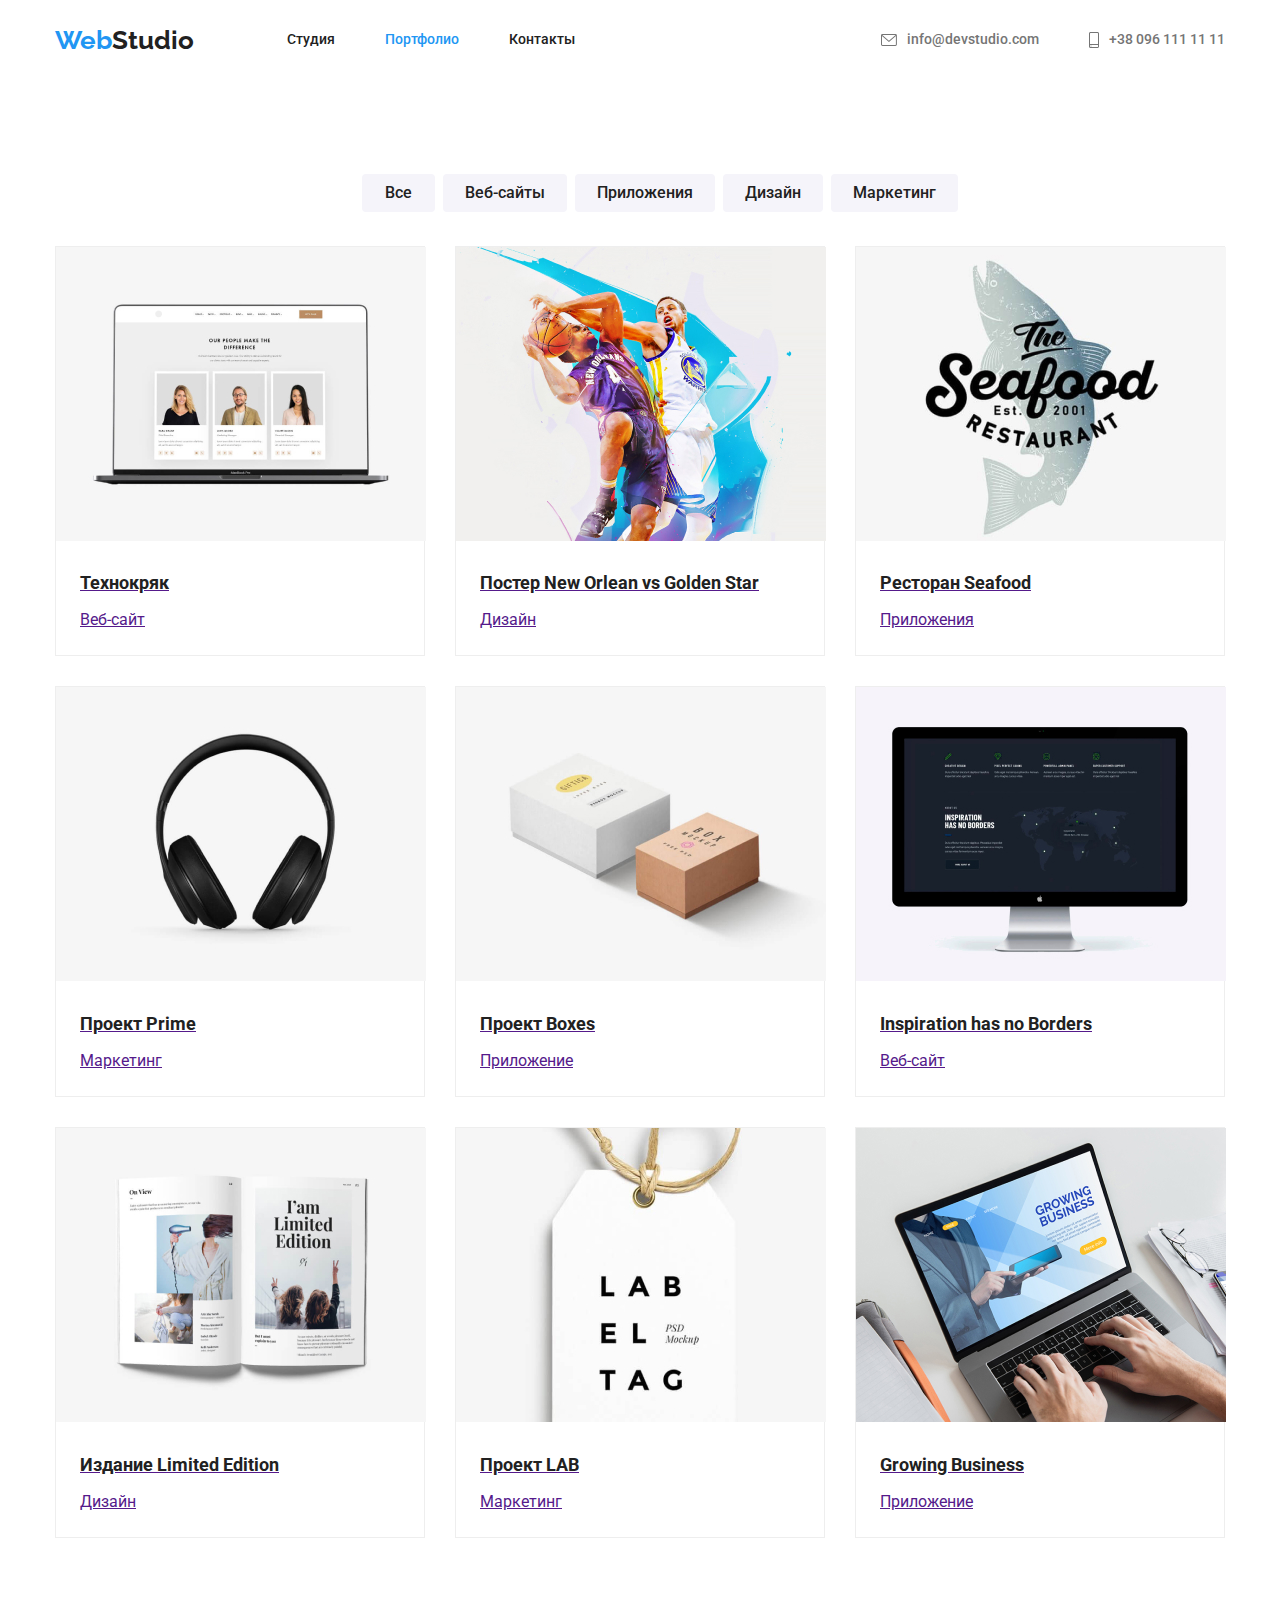
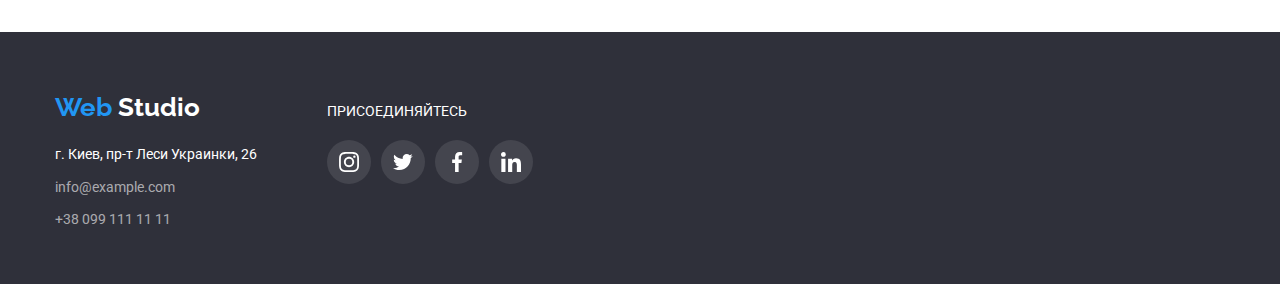
==== portfolio.html @ c33072ff "Корректирует ДЗ№4" ====
<!DOCTYPE html>
<html lang="en">
  <head>
    <meta charset="UTF-8" />
    <meta name="viewport" content="width=device-width, initial-scale=1.0" />
    <title>Портфолио</title>
    <link
      href="https://fonts.googleapis.com/css2?family=Raleway:wght@700&family=Roboto:wght@400;500;700;900&display=swap"
      rel="stylesheet"
    />
    <link rel="stylesheet" href="./css/normalize.css" />
    <link rel="stylesheet" href="./css/style.css" />
  </head>
  <body>
    <header class="head-navigate">
      <div class="container head">
        <nav class="navigate">
          <a href="./index.html" class="logo-link"
            ><span class="logo-web">Web</span
            ><span class="logo-studio">Studio</span></a
          >
          <ul class="site-nav list">
            <li class="item">
              <a href="./index.html" class="link">Студия</a>
            </li>
            <li class="item">
              <a href="./portfolio.html" class="link current">Портфолио</a>
            </li>
            <li class="item">
              <a href="" class="link">Контакты</a>
            </li>
          </ul>
        </nav>
        <ul class="contact-nav list">
          <li class="item">
            <a href="mailto:info@devstudio.com" class="link">
              <svg class="link-convert" width="16px" height="12px">
                <use href="./img/icon/symbol-defs2.svg#icon-convert"></use>
              </svg>
              info@devstudio.com</a
            >
          </li>
          <li class="item">
            <a href="tel:+30961111111" class="link">
              <svg class="link-tel" width="10px" height="16px">
                <use href="./img/icon/symbol-defs2.svg#icon-smartphone"></use>
              </svg>
              +38 096 111 11 11</a
            >
          </li>
        </ul>
      </div>
    </header>
    <main>
      <section class="portfolio">
        <div class="container">
          <ul class="features-list list">
            <li class="item">
              <a href="">Все</a>
            </li>
            <li class="item">
              <a href="">Веб-сайты</a>
            </li>
            <li class="item">
              <a href="">Приложения</a>
            </li>
            <li class="item">
              <a href="">Дизайн</a>
            </li>
            <li class="item">
              <a href="">Маркетинг</a>
            </li>
          </ul>
          <ul class="services-list list">
            <li class="item">
              <a href="">
                <div>
                  <img src="./img/tehno.jpg" alt="пример сайта" />
                </div>
                <div class="services-names">
                  <h2>Технокряк</h2>
                  <p>Веб-сайт</p>
                </div>
              </a>
            </li>
            <li class="item">
              <a href="">
                <img
                  src="./img/poster.jpg"
                  alt="Постер New Orlean vs Golden Star"
                />
                <div class="services-names">
                  <h2>Постер New Orlean vs Golden Star</h2>
                  <p>Дизайн</p>
                </div>
              </a>
            </li>
            <li class="item">
              <a href="">
                <img
                  src="./img/seafood.jpg"
                  alt="Приложение ресторана Seafood"
                />
                <div class="services-names">
                  <h2>Ресторан Seafood</h2>
                  <p>Приложения</p>
                </div>
              </a>
            </li>
            <li class="item">
              <a href="">
                <img src="./img/prime.jpg" alt="Проект Prime" />
                <div class="services-names">
                  <h2>Проект Prime</h2>
                  <p>Маркетинг</p>
                </div>
              </a>
            </li>
            <li class="item">
              <a href="">
                <img src="./img/boxes.jpg" alt="Приложение Boxes" />
                <div class="services-names">
                  <h2>Проект Boxes</h2>
                  <p>Приложение</p>
                </div>
              </a>
            </li>
            <li class="item">
              <a href="">
                <img
                  src="./img/InspirationhasnoBorders.jpg"
                  alt="Веб-сайт Inspiration has no Borders"
                />
                <div class="services-names">
                  <h2>Inspiration has no Borders</h2>
                  <p>Веб-сайт</p>
                </div>
              </a>
            </li>
            <li class="item">
              <a href="">
                <img
                  src="./img/limitededition.jpg"
                  alt="журнал Limited Edition"
                />
                <div class="services-names">
                  <h2>Издание Limited Edition</h2>
                  <p>Дизайн</p>
                </div>
              </a>
            </li>
            <li class="item">
              <a href="">
                <img src="./img/labeltag.jpg" alt="Проект LAB" />
                <div class="services-names">
                  <h2>Проект LAB</h2>
                  <p>Маркетинг</p>
                </div>
              </a>
            </li>
            <li class="item">
              <a href="">
                <img
                  src="./img/growingbussines.jpg"
                  alt="Приложение Growing Business"
                />
                <div class="services-names">
                  <h2>Growing Business</h2>
                  <p>Приложение</p>
                </div>
              </a>
            </li>
          </ul>
        </div>
      </section>
    </main>
    <footer class="footer">
      <div class="container">
        <div class="main-contacts">
          <a href="./index.html" class="logo-link">
            <span class="logo-web">Web</span>
            <span class="logo-studio-footer">Studio</span>
          </a>
          <address class="adress">
            <span class="adress-name"
              >г. Киев, пр-т Леси Украинки, 26<br
            /></span>
            <a href="mailto:info@example.com" class="adress-mail"
              >info@example.com</a
            >
            <a href="tel:+380991111111" class="adress-tel">+38 099 111 11 11</a>
          </address>
        </div>
        <div class="networks">
          <p>ПРИСОЕДИНЯЙТЕСЬ</p>
          <ul class="networks-list list">
            <li class="item">
              <a href="">
                <svg class="networks-icon" width="20px" height="20px">
                  <use href="./img/icon/symbol-defs2.svg#icon-instagram2"></use>
                </svg>
              </a>
            </li>
            <li class="item">
              <a href="">
                <svg class="networks-icon" width="20px" height="20px">
                  <use href="./img/icon/symbol-defs2.svg#icon-twitter2"></use>
                </svg>
              </a>
            </li>
            <li class="item">
              <a href="">
                <svg class="networks-icon" width="20px" height="20px">
                  <use href="./img/icon/symbol-defs2.svg#icon-facebook2"></use>
                </svg>
              </a>
            </li>
            <li class="item">
              <a href="">
                <svg class="networks-icon" width="20px" height="20px">
                  <use href="./img/icon/symbol-defs2.svg#icon-linkedin2"></use>
                </svg>
              </a>
            </li>
          </ul>
        </div>
      </div>
    </footer>
  </body>
</html>
---- css/style.css ----
html {
  box-sizing: border-box;
}

*,
*::before,
*::after {
  box-sizing: inherit;
}

:root {
  --main-text-color: #757575;
  --title-text-color: #212121;
  --accent-color: #2196f3;
  --white-color: #ffffff;
  --second-background-color: #f5f4fa;
  --link-footer-color: rgba(255, 255, 255, 0.6);
  --link-color: #afb1b8;
  --network-color: rgba(255, 255, 255, 0.1);
}

body {
  color: var(--main-text-color);
  margin: 0;
  font-family: Roboto, sans-serif;
}

.list {
  list-style: none;
}

.container {
  width: 1200px;
  padding-left: 15px;
  padding-right: 15px;
  margin-left: auto;
  margin-right: auto;
}

.head-navigate {
  height: 80px;
}

.container.head {
  height: 80px;
  display: flex;
  align-items: center;
}

.navigate {
  display: flex;
  align-items: center;
}

.logo-link {
  font-family: Raleway, sans-serif;
  font-weight: 700;
  font-size: 26px;
  line-height: 1.19;
  color: var(--accent-color);
  text-decoration: none;
}

.logo-studio {
  color: var(--title-text-color);
}

.site-nav {
  margin-left: 93px;
  padding: 0px;
  display: flex;
  margin-top: 0px;
  margin-bottom: 0px;
}

.site-nav .item:not(:last-child) {
  margin-right: 50px;
}

.site-nav .link {
  display: block;
  padding-top: 32px;
  padding-bottom: 32px;

  color: var(--title-text-color);
  font-weight: 500;
  font-size: 14px;
  line-height: 1.14;
  text-decoration: none;
}

.site-nav .link.current {
  color: var(--accent-color);
}

.site-nav a:hover,
.site-nav a:focus,
.contact-nav a:hover,
.contact-nav a:focus {
  color: var(--accent-color);
}

.contact-nav {
  display: flex;
  margin-top: 0px;
  margin-bottom: 0px;
  margin-left: auto;
  padding: 0px;
}

.contact-nav .item + .item {
  margin-left: 50px;
}

.contact-nav .link {
  display: inline-flex;
  align-items: center;
  padding-top: 32px;
  padding-bottom: 32px;
  margin: 0px;
  color: var(--main-text-color);
  font-family: Roboto, sans-serif;
  font-weight: 500;
  font-size: 14px;
  line-height: 1.14;
  text-decoration: none;
}

.link-convert,
.link-tel {
  fill: currentColor;
  margin-right: 10px;
}

.hero {
  height: 600px;
  max-width: 1600px;
  padding: 200px 0px;
  margin-top: 0px;
  margin-bottom: 0px;
  margin-left: auto;
  margin-right: auto;
  text-align: center;
  background-color: #2f303a;
  background-image: linear-gradient(
      to right,
      rgba(47, 48, 58, 0.4),
      rgba(47, 48, 58, 0.4)
    ),
    url(../img/hero-mod.jpg);
}

.hero h1 {
  margin-top: 0px;
  margin-bottom: 30px;

  color: var(--white-color);
  font-weight: 900;
  font-size: 44px;
  line-height: 1.36;
}

.section h2,
.section h3 {
  color: var(--title-text-color);
}

.hero-link {
  display: inline-block;
  min-width: 200px;
  box-shadow: 0px 4px 4px rgba(0, 0, 0, 0.15);
  border-radius: 4px;
  padding: 10px 32px;
  text-align: center;
  margin-left: auto;

  color: var(--white-color);
  background-color: var(--accent-color);
  font-family: inherit;
  font-weight: 700;
  font-size: 16px;
  line-height: 1.9;
  text-align: center;
  text-decoration: none;
}

.section.advantage {
  padding-bottom: 94px;
  padding-top: 94px;
}

.advantage-list {
  display: flex;
  flex-wrap: wrap;
  padding-left: 0px;
  margin: 0px;
}

.advantage-list .item {
  width: 270px;
}

.advantage-list .item:not(:last-child) {
  margin-right: 30px;
}

.advantage-icon {
  display: flex;
  width: 270px;
  height: 120px;
  justify-content: center;
  align-items: center;
  margin-bottom: 30px;
  background-color: var(--second-background-color);
  border: 0px;
  border-radius: 4px;
}

.advantage h3 {
  margin-top: 0;
  margin-bottom: 10px;

  font-weight: 700;
  font-size: 14px;
  line-height: 1.14;
}

.advantage p {
  margin: 0px;

  font-weight: 400;
  font-size: 14px;
  line-height: 1.7;
}

.section.works {
  margin-bottom: 0px;
  padding-bottom: 94px;
}

.works-title {
  margin-bottom: 50px;
  margin-top: 0px;

  font-weight: 700;
  font-size: 36px;
  line-height: 1.17;
  text-align: center;
}

.works-photo {
  display: flex;
  margin: 0;
  padding-left: 0;
}

.works-photo .item {
  width: 370px;
  margin-right: 30px;
}

.works-photo .item:last-child {
  margin-right: 0;
}

.section.command {
  background-color: var(--second-background-color);
  padding-top: 94px;
  padding-bottom: 94px;
}

.command-title {
  margin-bottom: 50px;
  margin-top: 0px;

  font-weight: 700;
  font-size: 36px;
  line-height: 1.17;
  text-align: center;
}

.command-list {
  display: flex;
  padding-left: 0px;
  margin: 0;
}

.comand-members {
  width: 270px;
  margin-right: 30px;

  background-color: var(--white-color);
  box-shadow: 0px 1px 3px rgba(0, 0, 0, 0.12), 0px 1px 1px rgba(0, 0, 0, 0.14),
    0px 2px 1px rgba(0, 0, 0, 0.2);
  border-radius: 0px 0px 4px 4px;
}

.comand-members img {
  display: block;
  border-radius: 0px;
}

.comand-members:last-child {
  margin: 0px;
}
.command h3 {
  margin-bottom: 10px;
  margin-top: 0px;

  font-weight: 500;
  font-size: 16px;
  line-height: 1.19;
  text-align: center;
}

.command p {
  margin-top: 0px;
  margin-bottom: 0px;

  font-weight: 400;
  font-size: 16px;
  line-height: 1.19;
  text-align: center;
}

.comands-names {
  padding: 30px 32px 30px 32px;
}

.comand-members {
  margin-bottom: 0px;
}

.button-list {
  display: flex;
  width: 206px;
  height: 44px;
  margin-top: 16px;
  margin-left: 0px;
  justify-content: center;
}

.button-link {
  display: inline-flex;
  justify-content: center;
  align-items: center;
  width: 44px;
  height: 44px;
  margin-right: 22px;
  color: var(--link-color);
  border-radius: 50%;
}

.button-link:last-child {
  margin-right: 0;
}

.button-link:hover {
  color: var(--white-color);
  background-color: var(--accent-color);
}

.icon-link {
  fill: currentColor;
}

.clients {
  margin-bottom: 0;
  margin-top: 0;
  padding-top: 84px;
  padding-bottom: 94px;
  text-align: center;
}

.clients h2 {
  margin-top: 0;
  margin-bottom: 50px;

  font-style: 700;
  font-size: 36px;
  line-height: 1.17;
}

.clients-list {
  display: flex;
  justify-content: space-between;
  margin-top: 0px;
  margin-bottom: 0px;
  margin-left: 0px;
}

.clients-item {
  margin-right: 30px;
  width: 170px;
  height: 90px;
}

.clients-item:last-child {
  margin-right: 0;
}

.clients-link {
  display: inline-flex;
  width: 170px;
  height: 90px;
  justify-content: center;
  border-radius: 4px;
  outline: 1px solid var(--link-color);
  align-items: center;
  color: var(--link-color);
}

.clients-link:hover {
  outline-color: var(--accent-color);
  color: var(--accent-color);
}

.clients-icon {
  fill: currentColor;
}

.footer {
  background-color: #2f303a;
  margin-left: auto;
  margin-right: auto;
}

.footer > .container {
  display: flex;
  align-items: baseline;
  height: 252px;
  padding-top: 60px;
  padding-bottom: 60px;
}

.logo-studio-footer,
.adress-name {
  color: var(--white-color);
}

.adress {
  margin-top: 20px;
  font-family: inherit;
  font-style: normal;
  font-weight: 400;
  font-size: 14px;
  line-height: 1.7;
}

.adress-name {
  display: block;
  margin-bottom: 9px;
}

.adress-mail {
  display: block;
  margin-bottom: 9px;
}

.adress a {
  color: var(--link-footer-color);
  text-decoration: none;
}

.adress a:hover,
.adress a:focus {
  color: var(--accent-color);
}

.networks {
  width: 206px;
  margin-left: 70px;
}

.networks p {
  font-style: 700;
  font-size: 14px;
  line-height: 1.14;
  color: var(--white-color);
  margin-top: 0;
  margin-bottom: 20px;
}

.networks-list {
  display: flex;
  padding-left: 0;
  margin-top: 0px;
  margin-bottom: 0px;
}

.networks-list .item {
  width: 44px;
  height: 44px;
  display: flex;
  align-items: center;
  justify-content: center;

  padding: 0px;
  line-height: 0px;
  margin-right: 10px;
  background-color: var(--network-color);
  border-radius: 50%;
}

.networks-list .item:hover {
  background-color: var(--accent-color);
}

.networks-list .item:last-child {
  margin-right: 0;
}

.portfolio {
  padding-top: 94px;
  padding-bottom: 94px;
}

.features-list {
  display: flex;
  justify-content: center;
  margin-top: 0px;
  margin-bottom: 34px;
}

.features-list .item:not(:last-child) {
  margin-right: 8px;
}

.features-list a {
  display: inline-block;
  min-width: 73px;
  border-radius: 4px;
  padding: 6px 22px;

  color: var(--title-text-color);
  background-color: var(--second-background-color);
  font-family: inherit;
  font-style: normal;
  font-weight: 500;
  font-size: 16px;
  line-height: 1.6;
  text-align: center;
  text-decoration: none;
}

.features-list a:hover,
.features-list a:focus {
  color: var(--white-color);
  background-color: var(--accent-color);
  box-shadow: 0px 3px 1px rgba(0, 0, 0, 0.1), 0px 1px 2px rgba(0, 0, 0, 0.08),
    0px 2px 2px rgba(0, 0, 0, 0.12);
  border-radius: 4px;
}

.services-list {
  display: flex;
  flex-wrap: wrap;
  margin-top: 0px;
  margin-bottom: 0px;
  padding-left: 0px;
}

.services-list .item {
  width: 370px;
  margin-right: 30px;
  margin-bottom: 30px;
  border: 1px solid #eeeeee;
}

.services-list .item a {
  display: block;
}

.services-list .item a:hover {
  box-shadow: 0px 1px 1px rgba(0, 0, 0, 0.12), 0px 4px 4px rgba(0, 0, 0, 0.06),
    1px 4px 6px rgba(0, 0, 0, 0.16);
}

.services-list .item:nth-child(3n) {
  margin-right: 0px;
}

.services-list .item:nth-last-child(-n + 3) {
  margin-bottom: 0px;
}

.services-names {
  padding: 20px 24px;
}

.services-list h2 {
  margin-top: 0px;
  margin-bottom: 0px;

  color: var(--title-text-color);
  font-weight: 700;
  font-size: 18px;
  line-height: 2;
}

.services-list p {
  margin-top: 4px;
  margin-bottom: 0px;

  font-weight: 400;
  font-size: 16px;
  line-height: 1.9;
}
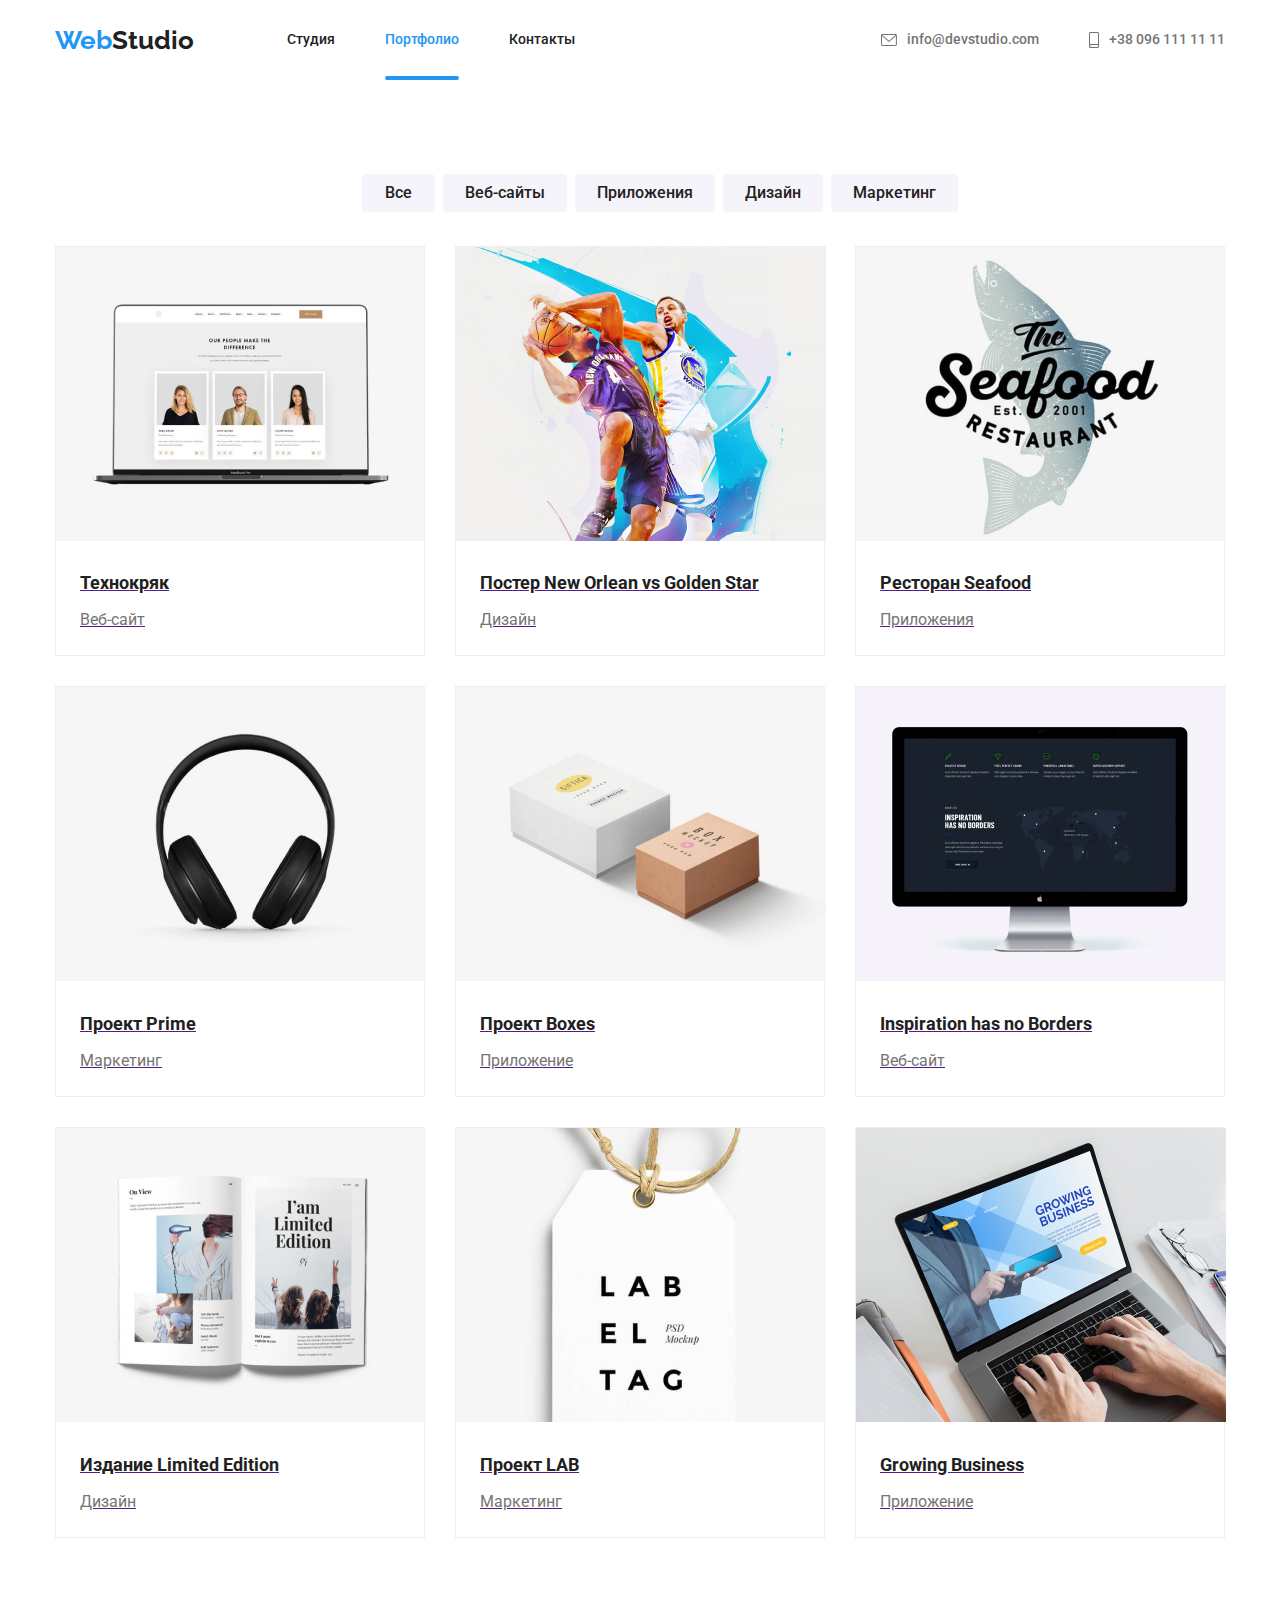
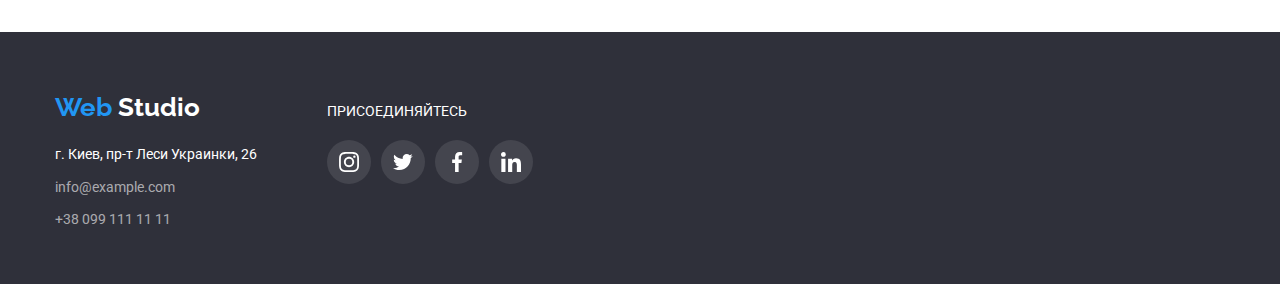
==== commit b699d1ef: "Добавляет ДЗ№5" ====
--- a/portfolio.html
+++ b/portfolio.html
@@ -73,9 +73,17 @@
           </ul>
           <ul class="services-list list">
             <li class="item">
-              <a href="">
-                <div>
+              <a class="services-link" href="">
+                <div class="services-cover">
                   <img src="./img/tehno.jpg" alt="пример сайта" />
+                  <div class="services-overlay">
+                    <p class="services-text">
+                      Технокряк это современная площадка распространения
+                      коронавируса. Компании используют эту платформу для
+                      цифрового шпионажа и атак на защищённые сервера
+                      конкурентов.
+                    </p>
+                  </div>
                 </div>
                 <div class="services-names">
                   <h2>Технокряк</h2>
@@ -84,7 +92,7 @@
               </a>
             </li>
             <li class="item">
-              <a href="">
+              <a class="services-link" href="">
                 <img
                   src="./img/poster.jpg"
                   alt="Постер New Orlean vs Golden Star"
@@ -96,7 +104,7 @@
               </a>
             </li>
             <li class="item">
-              <a href="">
+              <a class="services-link" href="">
                 <img
                   src="./img/seafood.jpg"
                   alt="Приложение ресторана Seafood"
@@ -108,7 +116,7 @@
               </a>
             </li>
             <li class="item">
-              <a href="">
+              <a class="services-link" href="">
                 <img src="./img/prime.jpg" alt="Проект Prime" />
                 <div class="services-names">
                   <h2>Проект Prime</h2>
@@ -117,7 +125,7 @@
               </a>
             </li>
             <li class="item">
-              <a href="">
+              <a class="services-link" href="">
                 <img src="./img/boxes.jpg" alt="Приложение Boxes" />
                 <div class="services-names">
                   <h2>Проект Boxes</h2>
@@ -126,7 +134,7 @@
               </a>
             </li>
             <li class="item">
-              <a href="">
+              <a class="services-link" href="">
                 <img
                   src="./img/InspirationhasnoBorders.jpg"
                   alt="Веб-сайт Inspiration has no Borders"
@@ -138,7 +146,7 @@
               </a>
             </li>
             <li class="item">
-              <a href="">
+              <a class="services-link" href="">
                 <img
                   src="./img/limitededition.jpg"
                   alt="журнал Limited Edition"
@@ -150,7 +158,7 @@
               </a>
             </li>
             <li class="item">
-              <a href="">
+              <a class="services-link" href="">
                 <img src="./img/labeltag.jpg" alt="Проект LAB" />
                 <div class="services-names">
                   <h2>Проект LAB</h2>
@@ -159,7 +167,7 @@
               </a>
             </li>
             <li class="item">
-              <a href="">
+              <a class="services-link" href="">
                 <img
                   src="./img/growingbussines.jpg"
                   alt="Приложение Growing Business"
--- a/css/style.css
+++ b/css/style.css
@@ -17,6 +17,8 @@
   --link-footer-color: rgba(255, 255, 255, 0.6);
   --link-color: #afb1b8;
   --network-color: rgba(255, 255, 255, 0.1);
+  --works-overlay-color: rgba(47, 48, 58, 0.8);
+  --backdrop-color: rgba(0, 0, 0, 0.2);
 }
 
 body {
@@ -90,7 +92,19 @@
 }
 
 .site-nav .link.current {
+  position: relative;
   color: var(--accent-color);
+}
+
+.site-nav .link.current::after {
+  content: '';
+  position: absolute;
+  bottom: 0;
+  left: 0;
+  width: 100%;
+  height: 4px;
+  border-radius: 2px;
+  background-color: var(--accent-color);
 }
 
 .site-nav a:hover,
@@ -184,6 +198,58 @@
   text-decoration: none;
 }
 
+.backdrop {
+  position: fixed;
+  top: 0;
+  left: 0;
+  width: 100%;
+  height: 100%;
+  background-color: var(--backdrop-color);
+  opacity: 1;
+  transition: opacity 200ms cubic-bezier(0.4, 0, 0.2, 1);
+}
+
+.backdrop.is-hidden {
+  visibility: hidden;
+  opacity: 0;
+  pointer-events: none;
+}
+
+.backdrop.is-hidden .modal {
+  transform: translate(-50%, -50%) scale(0.1);
+}
+
+.modal {
+  position: absolute;
+  top: 50%;
+  left: 50%;
+  transform: translate(-50%, -50%) scale(1);
+
+  transition: transform 500ms cubic-bezier(0.4, 0, 0.2, 1);
+
+  display: flex;
+  justify-content: flex-end;
+  min-width: 528px;
+  min-height: 581px;
+  padding-top: 8px;
+  padding-right: 8px;
+  background-color: var(--white-color);
+  box-shadow: 0px 1px 3px rgba(0, 0, 0, 0.12), 0px 1px 1px rgba(0, 0, 0, 0.14),
+    0px 2px 1px rgba(0, 0, 0, 0.2);
+  border-radius: 4px;
+}
+
+.modal-close-btn {
+  background-color: var(--white-color);
+  display: inline-flex;
+  justify-content: center;
+  align-items: center;
+  width: 30px;
+  height: 30px;
+  border-radius: 50%;
+  border: 1px solid rgba(0, 0, 0, 0.1);
+}
+
 .section.advantage {
   padding-bottom: 94px;
   padding-top: 94px;
@@ -255,12 +321,43 @@
 }
 
 .works-photo .item {
+  position: relative;
   width: 370px;
   margin-right: 30px;
 }
 
 .works-photo .item:last-child {
   margin-right: 0;
+}
+
+.works-photo .item img {
+  display: block;
+  max-width: 100%;
+  height: auto;
+}
+
+.works-overlay {
+  position: absolute;
+
+  bottom: 0;
+  left: 0;
+  width: 100%;
+  height: 70px;
+  background-color: var(--works-overlay-color);
+}
+
+.works-text {
+  padding-bottom: 27px;
+  padding-top: 27px;
+
+  font-family: inherit;
+  font-weight: 700;
+  font-style: normal;
+  font-size: 14px;
+  line-height: 1.14;
+  text-align: center;
+  letter-spacing: 0.03em;
+  color: var(--white-color);
 }
 
 .section.command {
@@ -338,6 +435,7 @@
   margin-top: 16px;
   margin-left: 0px;
   justify-content: center;
+  padding-left: 0px;
 }
 
 .button-link {
@@ -567,11 +665,16 @@
   border: 1px solid #eeeeee;
 }
 
-.services-list .item a {
+.services-link {
   display: block;
 }
 
-.services-list .item a:hover {
+.services-cover {
+  position: relative;
+  overflow: hidden;
+}
+
+.services-link:hover {
   box-shadow: 0px 1px 1px rgba(0, 0, 0, 0.12), 0px 4px 4px rgba(0, 0, 0, 0.06),
     1px 4px 6px rgba(0, 0, 0, 0.16);
 }
@@ -593,16 +696,49 @@
   margin-bottom: 0px;
 
   color: var(--title-text-color);
+  font-family: inherit;
+  font-style: normal;
   font-weight: 700;
   font-size: 18px;
   line-height: 2;
-}
-
-.services-list p {
+  text-decoration: none;
+}
+
+.services-names > p {
   margin-top: 4px;
   margin-bottom: 0px;
 
+  color: var(--main-text-color);
+  font-family: inherit;
+  font-style: normal;
   font-weight: 400;
   font-size: 16px;
   line-height: 1.9;
-}
+  text-decoration: none;
+}
+
+.services-overlay {
+  position: absolute;
+  top: 0;
+  left: 0;
+  width: 100%;
+  height: 100%;
+  transform: translateY(100%);
+  transition: transform 250ms cubic-bezier(0.4, 0, 0.2, 1);
+  padding: 63px 24px;
+  background-color: var(--accent-color);
+}
+
+.services-link:hover .services-overlay {
+  transform: translateY(0);
+}
+
+.services-text {
+  font-family: inherit;
+  font-weight: 400;
+  font-size: 18px;
+  line-height: 1.56;
+  letter-spacing: 0.03em;
+  color: var(--white-color);
+  margin: 0;
+}
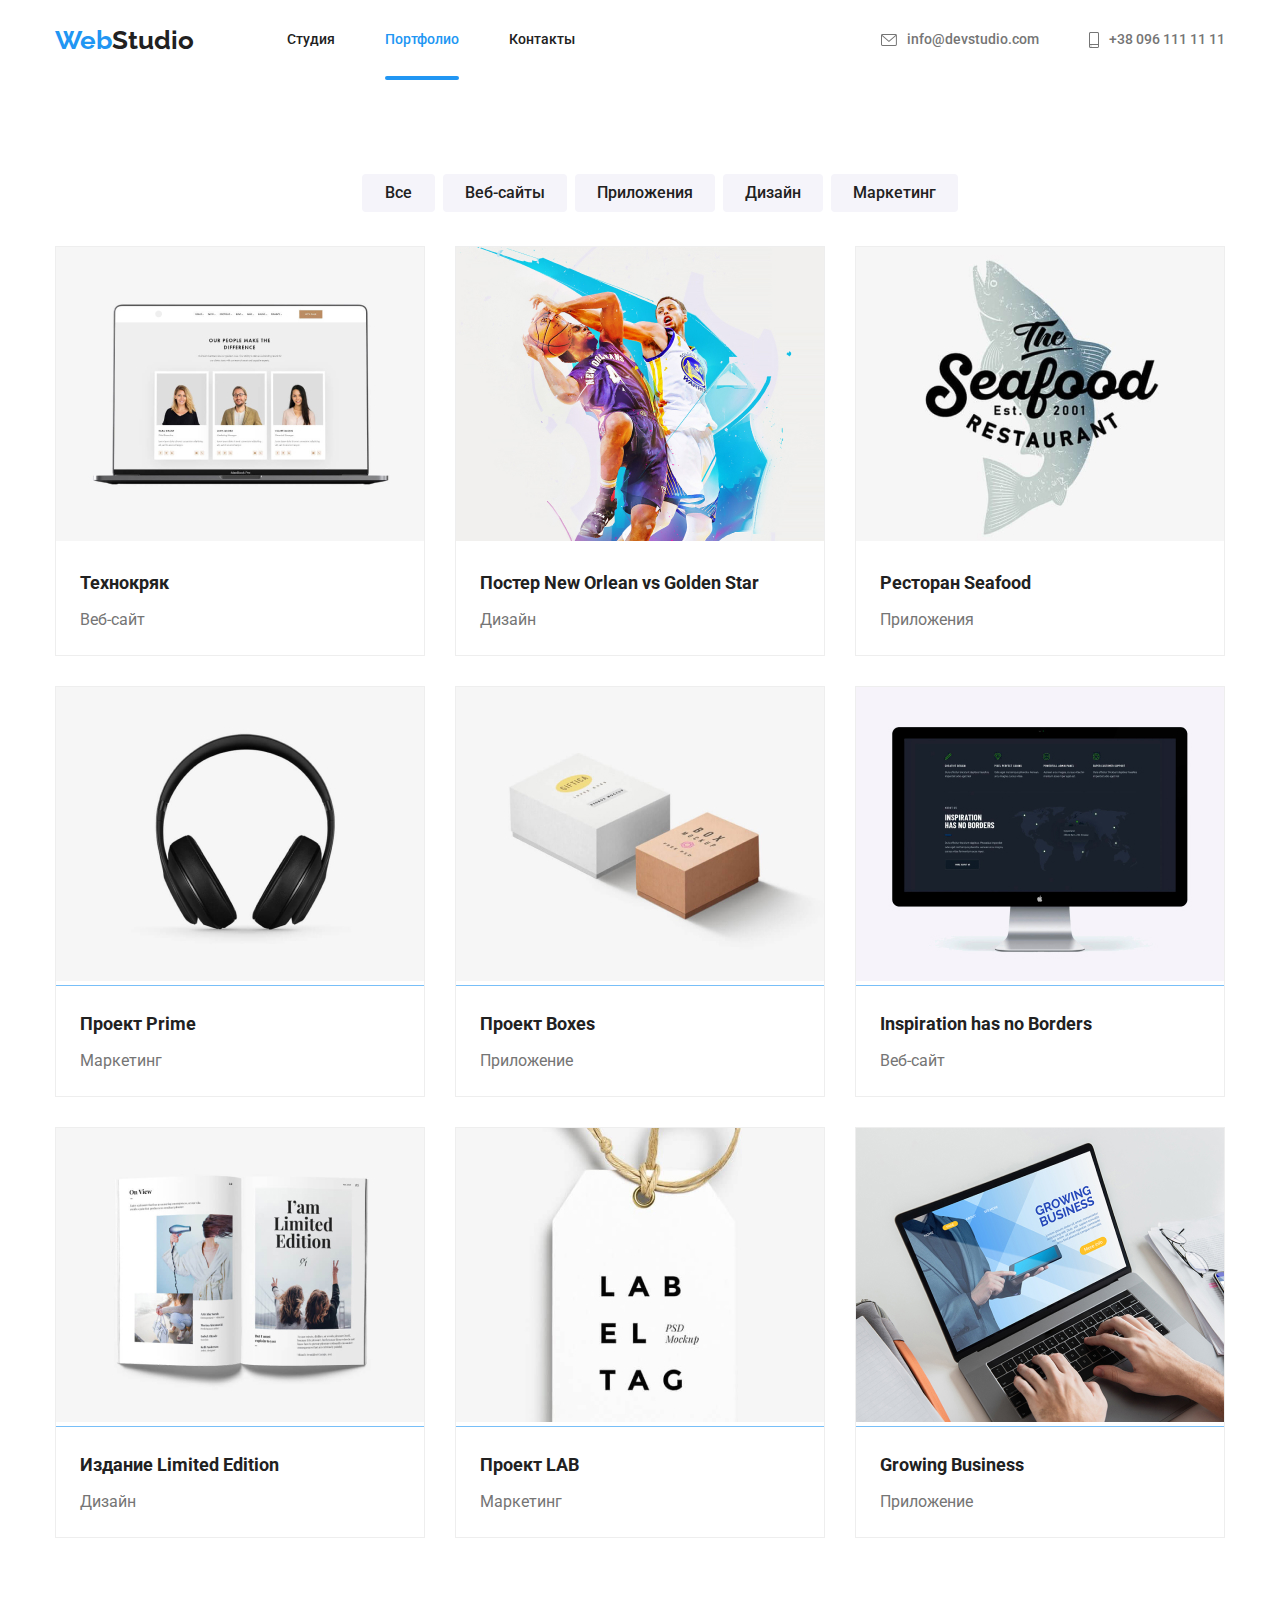
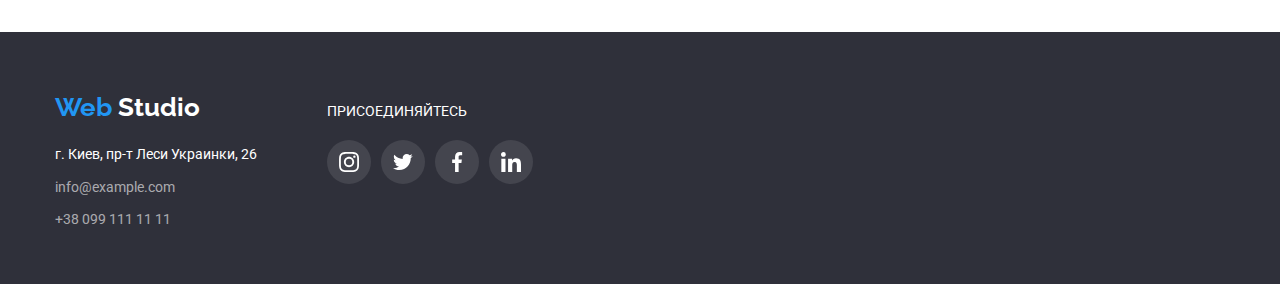
==== commit 09d15b87: "Корректирует ДЗ№5" ====
--- a/portfolio.html
+++ b/portfolio.html
@@ -86,17 +86,24 @@
                   </div>
                 </div>
                 <div class="services-names">
-                  <h2>Технокряк</h2>
+                  <h2 class="">Технокряк</h2>
                   <p>Веб-сайт</p>
                 </div>
               </a>
             </li>
             <li class="item">
               <a class="services-link" href="">
-                <img
-                  src="./img/poster.jpg"
-                  alt="Постер New Orlean vs Golden Star"
-                />
+                <div class="services-cover">
+                  <img src="./img/poster.jpg" alt="пример сайта" />
+                  <div class="services-overlay">
+                    <p class="services-text">
+                      Технокряк это современная площадка распространения
+                      коронавируса. Компании используют эту платформу для
+                      цифрового шпионажа и атак на защищённые сервера
+                      конкурентов.
+                    </p>
+                  </div>
+                </div>
                 <div class="services-names">
                   <h2>Постер New Orlean vs Golden Star</h2>
                   <p>Дизайн</p>
@@ -105,10 +112,17 @@
             </li>
             <li class="item">
               <a class="services-link" href="">
-                <img
-                  src="./img/seafood.jpg"
-                  alt="Приложение ресторана Seafood"
-                />
+                <div class="services-cover">
+                  <img src="./img/seafood.jpg" alt="пример сайта" />
+                  <div class="services-overlay">
+                    <p class="services-text">
+                      Технокряк это современная площадка распространения
+                      коронавируса. Компании используют эту платформу для
+                      цифрового шпионажа и атак на защищённые сервера
+                      конкурентов.
+                    </p>
+                  </div>
+                </div>
                 <div class="services-names">
                   <h2>Ресторан Seafood</h2>
                   <p>Приложения</p>
@@ -117,7 +131,17 @@
             </li>
             <li class="item">
               <a class="services-link" href="">
-                <img src="./img/prime.jpg" alt="Проект Prime" />
+                <div class="services-cover">
+                  <img src="./img/prime.jpg" alt="пример сайта" />
+                  <div class="services-overlay">
+                    <p class="services-text">
+                      Технокряк это современная площадка распространения
+                      коронавируса. Компании используют эту платформу для
+                      цифрового шпионажа и атак на защищённые сервера
+                      конкурентов.
+                    </p>
+                  </div>
+                </div>
                 <div class="services-names">
                   <h2>Проект Prime</h2>
                   <p>Маркетинг</p>
@@ -126,7 +150,17 @@
             </li>
             <li class="item">
               <a class="services-link" href="">
-                <img src="./img/boxes.jpg" alt="Приложение Boxes" />
+                <div class="services-cover">
+                  <img src="./img/boxes.jpg" alt="пример сайта" />
+                  <div class="services-overlay">
+                    <p class="services-text">
+                      Технокряк это современная площадка распространения
+                      коронавируса. Компании используют эту платформу для
+                      цифрового шпионажа и атак на защищённые сервера
+                      конкурентов.
+                    </p>
+                  </div>
+                </div>
                 <div class="services-names">
                   <h2>Проект Boxes</h2>
                   <p>Приложение</p>
@@ -135,10 +169,20 @@
             </li>
             <li class="item">
               <a class="services-link" href="">
-                <img
-                  src="./img/InspirationhasnoBorders.jpg"
-                  alt="Веб-сайт Inspiration has no Borders"
-                />
+                <div class="services-cover">
+                  <img
+                    src="./img/InspirationhasnoBorders.jpg"
+                    alt="пример сайта"
+                  />
+                  <div class="services-overlay">
+                    <p class="services-text">
+                      Технокряк это современная площадка распространения
+                      коронавируса. Компании используют эту платформу для
+                      цифрового шпионажа и атак на защищённые сервера
+                      конкурентов.
+                    </p>
+                  </div>
+                </div>
                 <div class="services-names">
                   <h2>Inspiration has no Borders</h2>
                   <p>Веб-сайт</p>
@@ -147,10 +191,17 @@
             </li>
             <li class="item">
               <a class="services-link" href="">
-                <img
-                  src="./img/limitededition.jpg"
-                  alt="журнал Limited Edition"
-                />
+                <div class="services-cover">
+                  <img src="./img/limitededition.jpg" alt="пример сайта" />
+                  <div class="services-overlay">
+                    <p class="services-text">
+                      Технокряк это современная площадка распространения
+                      коронавируса. Компании используют эту платформу для
+                      цифрового шпионажа и атак на защищённые сервера
+                      конкурентов.
+                    </p>
+                  </div>
+                </div>
                 <div class="services-names">
                   <h2>Издание Limited Edition</h2>
                   <p>Дизайн</p>
@@ -159,7 +210,17 @@
             </li>
             <li class="item">
               <a class="services-link" href="">
-                <img src="./img/labeltag.jpg" alt="Проект LAB" />
+                <div class="services-cover">
+                  <img src="./img/labeltag.jpg" alt="пример сайта" />
+                  <div class="services-overlay">
+                    <p class="services-text">
+                      Технокряк это современная площадка распространения
+                      коронавируса. Компании используют эту платформу для
+                      цифрового шпионажа и атак на защищённые сервера
+                      конкурентов.
+                    </p>
+                  </div>
+                </div>
                 <div class="services-names">
                   <h2>Проект LAB</h2>
                   <p>Маркетинг</p>
@@ -168,10 +229,17 @@
             </li>
             <li class="item">
               <a class="services-link" href="">
-                <img
-                  src="./img/growingbussines.jpg"
-                  alt="Приложение Growing Business"
-                />
+                <div class="services-cover">
+                  <img src="./img/growingbussines.jpg" alt="пример сайта" />
+                  <div class="services-overlay">
+                    <p class="services-text">
+                      Технокряк это современная площадка распространения
+                      коронавируса. Компании используют эту платформу для
+                      цифрового шпионажа и атак на защищённые сервера
+                      конкурентов.
+                    </p>
+                  </div>
+                </div>
                 <div class="services-names">
                   <h2>Growing Business</h2>
                   <p>Приложение</p>
@@ -202,29 +270,29 @@
         <div class="networks">
           <p>ПРИСОЕДИНЯЙТЕСЬ</p>
           <ul class="networks-list list">
-            <li class="item">
-              <a href="">
+            <li class="networks-item">
+              <a class="networks-link" href="">
                 <svg class="networks-icon" width="20px" height="20px">
                   <use href="./img/icon/symbol-defs2.svg#icon-instagram2"></use>
                 </svg>
               </a>
             </li>
-            <li class="item">
-              <a href="">
+            <li class="networks-item">
+              <a class="networks-link" href="">
                 <svg class="networks-icon" width="20px" height="20px">
                   <use href="./img/icon/symbol-defs2.svg#icon-twitter2"></use>
                 </svg>
               </a>
             </li>
-            <li class="item">
-              <a href="">
+            <li class="networks-item">
+              <a class="networks-link" href="">
                 <svg class="networks-icon" width="20px" height="20px">
                   <use href="./img/icon/symbol-defs2.svg#icon-facebook2"></use>
                 </svg>
               </a>
             </li>
-            <li class="item">
-              <a href="">
+            <li class="networks-item">
+              <a class="networks-link" href="">
                 <svg class="networks-icon" width="20px" height="20px">
                   <use href="./img/icon/symbol-defs2.svg#icon-linkedin2"></use>
                 </svg>
--- a/css/style.css
+++ b/css/style.css
@@ -453,7 +453,8 @@
   margin-right: 0;
 }
 
-.button-link:hover {
+.button-link:hover,
+.button-link:focus {
   color: var(--white-color);
   background-color: var(--accent-color);
 }
@@ -508,7 +509,8 @@
   color: var(--link-color);
 }
 
-.clients-link:hover {
+.clients-link:hover,
+.clients-link:focus {
   outline-color: var(--accent-color);
   color: var(--accent-color);
 }
@@ -586,10 +588,10 @@
   margin-bottom: 0px;
 }
 
-.networks-list .item {
+.networks-link {
   width: 44px;
   height: 44px;
-  display: flex;
+  display: inline-flex;
   align-items: center;
   justify-content: center;
 
@@ -600,7 +602,8 @@
   border-radius: 50%;
 }
 
-.networks-list .item:hover {
+.networks-link:hover,
+.networks-link:focus {
   background-color: var(--accent-color);
 }
 
@@ -667,6 +670,7 @@
 
 .services-link {
   display: block;
+  text-decoration: none;
 }
 
 .services-cover {
@@ -691,7 +695,7 @@
   padding: 20px 24px;
 }
 
-.services-list h2 {
+.services-names > h2 {
   margin-top: 0px;
   margin-bottom: 0px;
 
@@ -729,7 +733,8 @@
   background-color: var(--accent-color);
 }
 
-.services-link:hover .services-overlay {
+.services-link:hover .services-overlay,
+.services-link:focus .services-overlay {
   transform: translateY(0);
 }
 
